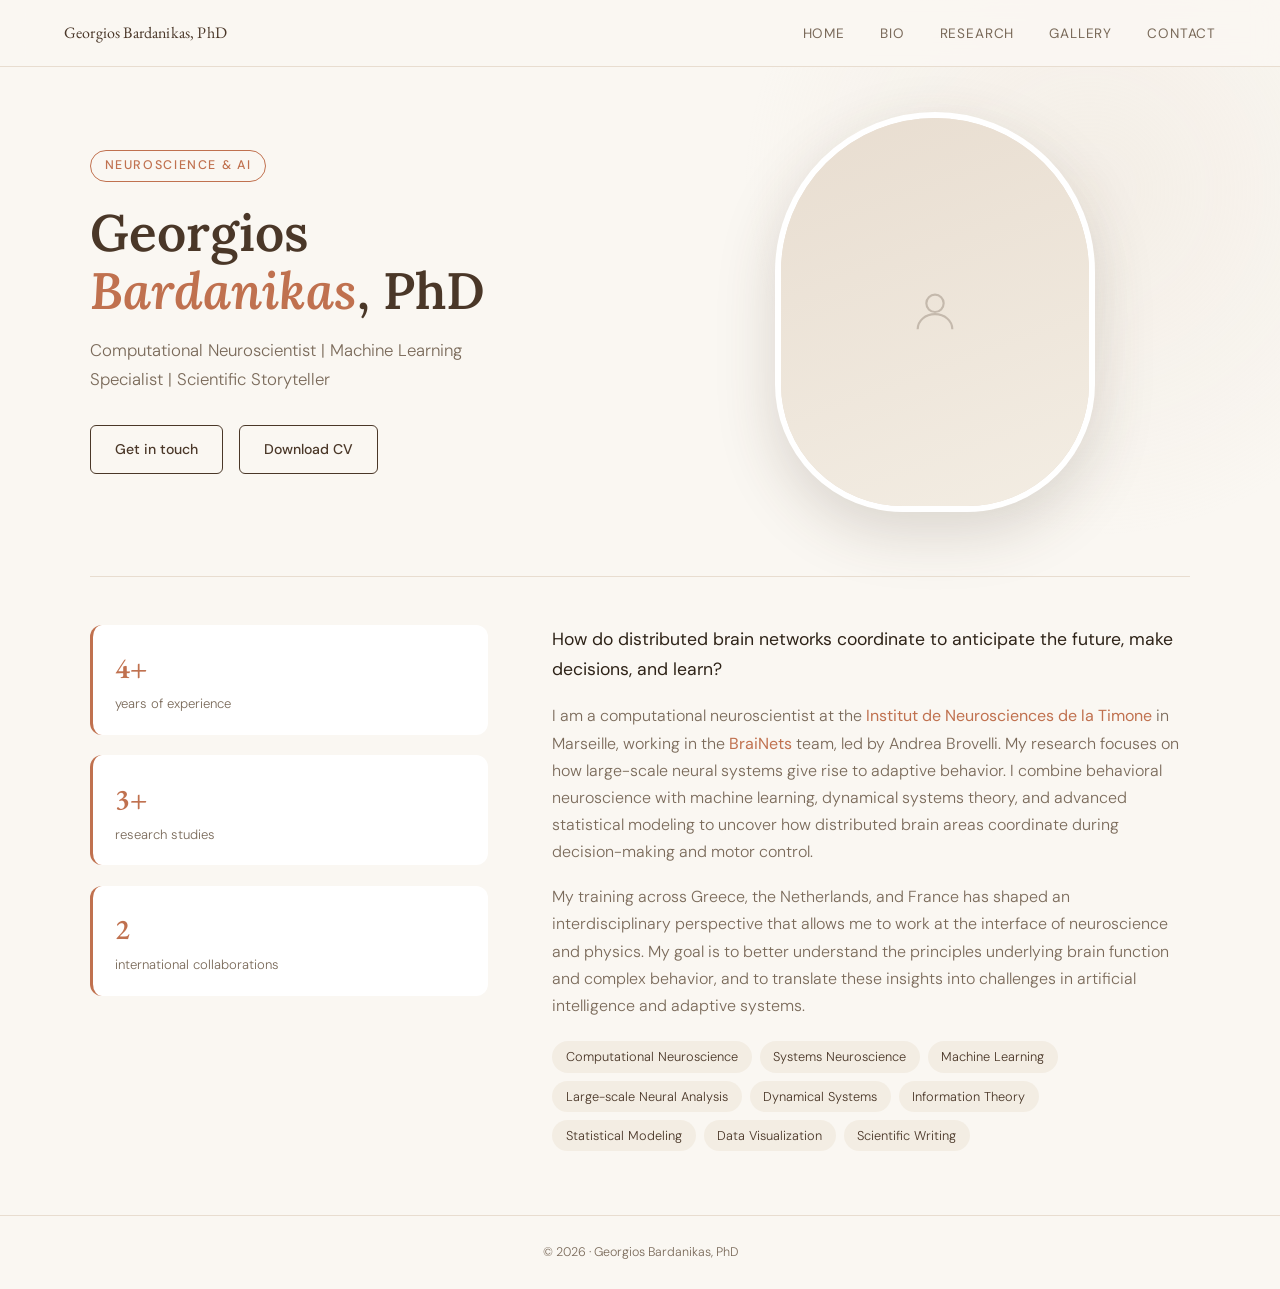
==== index.html @ 927ec119 "add CV" ====
<!DOCTYPE html>
<html lang="en">
  
<head>
  <meta charset="UTF-8"/>
  <meta name="viewport" content="width=device-width, initial-scale=1.0"/>
  <title>Georgios Bardanikas, PhD — Neuroscientist</title>
  <link href="https://fonts.googleapis.com/css2?family=Lora:ital,wght@0,400;0,600;1,400&family=DM+Sans:wght@300;400;500&display=swap" 
        rel="stylesheet"/>
  <link href="https://fonts.googleapis.com/css2?family=EB+Garamond:wght@400;500;600&display=swap" rel="stylesheet">
  <link href="style.css" rel="stylesheet">
</head>

<body>

<nav>
  <a class="nav-logo" href="index.html">Georgios Bardanikas, PhD</a>
  <ul class="nav-links">
    <li><a href="index.html">Home</a></li>
    <li><a href="bio.html">Bio</a></li>
    <li><a href="research.html">Research</a></li>
    <li><a href="gallery.html">Gallery</a></li>
    <li><a href="contact.html">Contact</a></li>
  </ul>
</nav>

<div id="page-home" class="page active">
  <div class="home-hero">
    <div class="home-text">
      <span class="eyebrow">Neuroscience & AI</span>
      <h1>Georgios<br><em>Bardanikas</em>, PhD</h1>
      <p class="home-tagline">
        Computational Neuroscientist | Machine Learning Specialist | Scientific Storyteller
      </p>
      <div class="home-btns">
        <a href="contact.html" class="btn btn-outline">Get in touch</a>
        <a href="G_Bardanikas_CV.pdf" class="btn btn-outline" download>Download CV</a>
      </div>
    </div>
    <div class="home-photo">
      <div class="photo-frame">
        <!-- TO ADD YOUR PHOTO: replace the div below with:
             <img src="photo.jpg" alt="Georgios Bardanikas"> -->
        <div class="photo-placeholder">
          <svg width="52" height="52" viewBox="0 0 24 24" fill="none" stroke="currentColor" stroke-width="1">
            <circle cx="12" cy="8" r="4"/><path d="M4 20c0-4 3.6-7 8-7s8 3 8 7"/>
          </svg>
        </div>
      </div>
    </div>
  </div>

  <div class="home-about">

    <div class="about-stats">
      <div class="stat-card">
        <div class="stat-num">4+</div>
        <div class="stat-label">years of experience</div>
      </div>
      <div class="stat-card">
        <div class="stat-num">3+</div>
        <div class="stat-label">research studies</div>
      </div>      
      <div class="stat-card">
        <div class="stat-num">2</div>
        <div class="stat-label">international collaborations</div>
      </div>
    </div>

    <div class="about-text">

      <p>
        How do distributed brain networks coordinate to anticipate the future, make decisions, and learn?
      </p>
      <p>
        I am a computational neuroscientist at the <a href="https://www.int.univ-amu.fr/en" target="_blank">
        Institut de Neurosciences de la Timone</a> in Marseille, working in the 
        <a href="https://www.int.univ-amu.fr/en/int-research/teams/brainets" target="_blank">BraiNets</a>
        team, led by Andrea Brovelli. My research focuses on how large-scale neural systems give rise to 
        adaptive behavior. I combine behavioral neuroscience with machine learning, dynamical systems theory, 
        and advanced statistical modeling to uncover how distributed brain areas coordinate 
        during decision-making and motor control.
      </p>
      <p>
        My training across Greece, the Netherlands, and France has shaped an interdisciplinary perspective 
        that allows me to work at the interface of neuroscience and physics.
        My goal is to better understand the principles underlying brain function and complex behavior, 
        and to translate these insights into challenges in artificial intelligence and adaptive systems.
      </p>

      <div class="skills-row">
        <span class="skill-tag">Computational Neuroscience</span>
        <span class="skill-tag">Systems Neuroscience</span>
        <span class="skill-tag">Machine Learning</span>
        <span class="skill-tag">Large-scale Neural Analysis</span>
        <span class="skill-tag">Dynamical Systems</span>
        <span class="skill-tag">Information Theory</span>
        <span class="skill-tag">Statistical Modeling</span>
        <span class="skill-tag">Data Visualization</span>
        <span class="skill-tag">Scientific Writing</span>
      </div>
    </div>

  </div>
</div>

<footer>© 2026 · Georgios Bardanikas, PhD </footer>

</body>
</html>
---- style.css ----
:root {
    --cream:       #faf7f2;
    --warm-bg:     #f3ede3;
    --sand:        #e8ddd0;
    --terracotta:  #c0714f;
    --rust:        #a85a3a;
    --bark:        #4a3728;
    --text:        #2e2318;
    --muted:       #7a6a5a;
    --accent:      #6b8f71;
    --white:       #ffffff;
}

*, *::before, *::after { box-sizing: border-box; margin: 0; padding: 0; }
html { scroll-behavior: smooth; }

body {
    background: var(--cream);
    color: var(--text);
    font-family: 'DM Sans', sans-serif;
    font-weight: 300;
    line-height: 1.7;
    min-height: 100vh;
}
strong {
  font-weight: 700;
}

/* ── NAV ── */
nav {
    position: fixed; top: 0; left: 0; right: 0; z-index: 100;
    display: flex; justify-content: space-between; align-items: center;
    padding: 1.2rem 4rem;
    background: rgba(250,247,242,0.92);
    backdrop-filter: blur(12px);
    border-bottom: 1px solid var(--sand);
}
.nav-logo {
    font-family: 'EB Garamond', serif;
    font-size: 1rem; color: var(--bark);
    text-decoration: none; letter-spacing: 0.01em;
    cursor: pointer;
}
.nav-links { display: flex; gap: 2.2rem; list-style: none; }
.nav-links a {
    text-decoration: none; color: var(--muted);
    font-size: 0.85rem; font-weight: 400;
    letter-spacing: 0.06em; text-transform: uppercase;
    transition: color 0.2s; cursor: pointer;
    background: none; border: none; padding: 0;
}
.nav-links a:hover  { color: var(--terracotta); }
.nav-links a.active { color: var(--bark); font-weight: 500; }

/* ── PAGE VIEWS ── */
.page { display: none; animation: fadeUp 0.5s ease both; }
.page.active { display: block; }

@keyframes fadeUp {
    from { opacity: 0; transform: translateY(18px); }
    to   { opacity: 1; transform: translateY(0); }
}

/* ══════════════════════════════
    HOME
══════════════════════════════ */
#page-home {
    min-height: 100vh;
    display: flex; flex-direction: column;
    justify-content: center;
    padding: 7rem 4rem 4rem;
    position: relative; overflow: hidden;
}
#page-home::before {
    content: '';
    position: fixed; top: -160px; right: -160px;
    width: 700px; height: 700px; border-radius: 50%;
    background: radial-gradient(circle, #e8ddd055 0%, transparent 70%);
    pointer-events: none; z-index: 0;
}

.home-hero {
    display: grid;
    grid-template-columns: 1fr 1fr;
    align-items: center;
    gap: 5rem;
    max-width: 1100px;
    margin: 0 auto;
    width: 100%;
    position: relative; z-index: 1;
}

.home-text h1 {
    font-family: 'Lora', serif;
    font-size: clamp(2.2rem, 4vw, 3.2rem);
    font-weight: 600; line-height: 1.15;
    color: var(--bark); margin-bottom: 0.3rem;
}
.home-text h1 em { font-style: italic; color: var(--terracotta); }
.eyebrow {
    display: inline-block;
    font-size: 0.78rem; font-weight: 500;
    letter-spacing: 0.13em; text-transform: uppercase;
    color: var(--terracotta);
    border: 1px solid var(--terracotta);
    padding: 0.28rem 0.85rem; border-radius: 20px;
    margin-bottom: 1.3rem;
}
.home-tagline {
    font-size: 1.05rem; color: var(--muted);
    margin: 1rem 0 2rem; max-width: 420px;
}
.home-btns { display: flex; gap: 1rem; flex-wrap: wrap; }

.home-photo {
    display: flex; justify-content: center;
    position: relative; z-index: 1;
}
.photo-frame {
    width: 320px; height: 400px;
    border-radius: 200px 200px 160px 160px;
    overflow: hidden;
    border: 6px solid var(--white);
    box-shadow: 0 20px 60px rgba(74,55,40,0.18);
    background: var(--sand);
}
.photo-frame img { width: 100%; height: 100%; object-fit: cover; }
.photo-placeholder {
    width: 100%; height: 100%;
    display: flex; flex-direction: column;
    align-items: center; justify-content: center;
    background: linear-gradient(160deg, var(--sand), var(--warm-bg));
    color: var(--muted); font-size: 0.82rem; text-align: center; gap: 0.5rem;
}
.photo-placeholder svg { opacity: 0.35; }

/* about block */
.home-about {
    max-width: 1100px; margin: 4rem auto 0;
    display: grid; grid-template-columns: 1fr 1.6fr; gap: 4rem;
    padding-top: 3rem; border-top: 1px solid var(--sand);
    position: relative; z-index: 1;
}
.about-stats { display: flex; flex-direction: column; gap: 1.3rem; }
.stat-card {
    background: var(--white);
    border-radius: 12px; padding: 1.2rem 1.4rem;
    border-left: 3px solid var(--terracotta);
}
.stat-num {
    font-family: 'EB Garamond', serif; font-size: 1.8rem;
    color: var(--terracotta); font-weight: 600;
}
.stat-label { font-size: 0.82rem; color: var(--muted); }
.about-text p { color: var(--muted); margin-bottom: 1.1rem; font-size: 1rem; }
.about-text p:first-child { color: var(--text); font-size: 1.1rem; font-weight: 400;}
.about-text a {
  color: var(--terracotta);
  text-decoration: none;
  font-weight: 400;
}
.about-text a:hover {
  text-decoration: underline;
}

/* ══════════════════════════════
    SHARED INNER PAGE
══════════════════════════════ */
.inner-page {
    max-width: 1100px; margin: 0 auto;
    padding: 8rem 4rem 5rem;
}
.page-header { margin-bottom: 3rem; }
.section-label {
    display: inline-block;
    font-size: 0.75rem; font-weight: 500;
    letter-spacing: 0.14em; text-transform: uppercase;
    color: var(--accent); margin-bottom: 0.6rem;
}
.page-title {
    font-family: 'EB Garamond', serif;
    font-size: clamp(1.9rem, 3vw, 2.6rem);
    font-weight: 600; color: var(--bark);
}

/* ══════════════════════════════
    SKILLS
══════════════════════════════ */
.skills-row { display: flex; flex-wrap: wrap; gap: 0.5rem; margin-top: 1.4rem; }
.skill-tag {
    background: var(--warm-bg); color: var(--bark);
    padding: 0.3rem 0.85rem; border-radius: 20px; font-size: 0.8rem;
}

/* ══════════════════════════════
    BUTTONS
══════════════════════════════ */
.btn {
    display: inline-block; text-decoration: none; cursor: pointer;
    padding: 0.72rem 1.5rem; border-radius: 6px;
    font-family: 'DM Sans', sans-serif;
    font-size: 0.88rem; font-weight: 500; transition: all 0.2s; border: none;
}
.btn-primary {
    background: var(--terracotta); color: white;
    box-shadow: 0 2px 12px rgba(192,113,79,0.28);
}
.btn-primary:hover { background: var(--rust); transform: translateY(-2px); }
.btn-outline { border: 1.5px solid var(--bark); color: var(--bark); background: transparent; }
.btn-outline:hover { background: var(--bark); color: white; transform: translateY(-2px); }

/* ══════════════════════════════
    RESEARCH PAGE
══════════════════════════════ */
.research-grid {
    display: grid; grid-template-columns: repeat(3,1fr); gap: 1.4rem;
    margin-bottom: 3.5rem;
}
.research-overview{
  max-width: 750px;
  margin: 1.5rem auto 2.5rem auto;
  font-size: 1.05rem;
  line-height: 1.7;
}
.research-card {
    background: var(--white);
    border-radius: 14px; padding: 1.8rem;
    border: 1px solid var(--sand);
    transition: all 0.25s; position: relative; overflow: hidden;
}
.research-card::before {
    content: ''; position: absolute; top: 0; left: 0; right: 0; height: 3px;
    background: var(--terracotta); transform: scaleX(0);
    transform-origin: left; transition: transform 0.3s;
}
.research-card:hover { transform: translateY(-4px); box-shadow: 0 14px 36px rgba(74,55,40,0.1); }
.research-card:hover::before { transform: scaleX(1); }
.card-icon { font-size: 1.8rem; margin-bottom: 0.9rem; }
.research-card h3 {
    font-family: 'EB Garamond', serif; font-size: 1.05rem;
    color: var(--bark); margin-bottom: 0.6rem;
}
.research-card p { font-size: 0.88rem; color: var(--muted); line-height: 1.65; }

.pubs-title {
    font-family: 'EB Garamond', serif; font-size: 1.4rem;
    color: var(--bark); margin-bottom: 1.4rem;
    padding-top: 2rem; border-top: 1px solid var(--sand);
}
.pub-item {
    padding: 1.6rem 0; border-bottom: 1px solid var(--sand);
    display: grid; grid-template-columns: 48px 1fr; gap: 1.2rem; align-items: start;
}
.pub-year { font-family: 'EB Garamond', serif; font-size: 1.1rem; color: var(--terracotta); font-weight: 600; }
.pub-title { font-family: 'EB Garamond', serif; font-size: 1.2rem; color: var(--bark); margin-bottom: 0.25rem; }
.pub-authors { font-size: 1.05rem; color: var(--muted); }
.pub-journal  { font-size: 1rem; color: var(--accent); font-style: italic; }
.pub-links { display: flex; gap: 0.7rem; margin-top: 0.4rem; }
.pub-link {
    font-size: 0.76rem; text-decoration: none;
    color: var(--terracotta); border: 1px solid var(--terracotta);
    padding: 0.18rem 0.55rem; border-radius: 4px; transition: all 0.18s;
}
.pub-link:hover { background: var(--terracotta); color: white; }
.scholar-btn { margin-top: 2rem; text-align: center; }

/* ══════════════════════════════
    Bio PAGE
══════════════════════════════ */
.bio-journey {
    max-width: 1300px;
    margin: 0 auto;
    padding: 8rem 2rem 5rem;
}

.bio-journey > h2 {
    font-family: 'EB Garamond', serif;
    font-size: clamp(1.8rem, 3vw, 2.4rem);
    font-weight: 600;
    color: var(--bark);
    margin-bottom: 2.5rem;
}

.journey-grid {
    display: grid;
    grid-template-columns: 180px 1fr 1fr;
    gap: 50px;
    align-items: start;
}

/* Column 1, Photos */
.journey-photos {
display: flex;
flex-direction: column;
padding-top: 4px;       /* fine-tune to align with first timeline entry */
}

.city-photo-item {
display: flex;
flex-direction: column;
align-items: center;
margin-bottom: 0;       /* controlled by spacers below */
}

.city-photo-spacer {
flex-shrink: 0;
}

.city-thumb {
width: 160px;
height: 110px;
object-fit: cover;
border-radius: 10px;
border: 1px solid var(--sand, #e8ddd0);
box-shadow: 0 4px 14px rgba(74,55,40,0.12);
display: block;
transition: transform 0.2s, box-shadow 0.2s;
}

.city-thumb:hover {
transform: scale(1.03);
box-shadow: 0 8px 22px rgba(74,55,40,0.18);
}

.city-photo-label {
font-size: 0.75rem;
color: var(--muted, #7a6a5a);
margin-top: 5px;
text-align: center;
font-style: italic;
}

/* Column 2, Timeline */
.journey-text {
    border-left: 4px solid var(--sand);
    padding-left: 28px;
}

.journey-item {
    position: relative;
    display: grid;
    grid-template-columns: 90px 1fr;
    gap: 16px;
    margin-bottom: 8px;
    align-items: start;
    cursor: default;
    transition: background 0.2s, padding 0.2s;
    border-radius: 8px;
    padding: 8px 10px 8px 0;
}

.journey-item::before {
    content: "";
    position: absolute;
    left: -35px;
    top: 14px;
    width: 10px;
    height: 10px;
    background: var(--terracotta, #c0714f);
    border: 2px solid var(--cream, #faf7f2);
    border-radius: 50%;
    box-shadow: 0 0 0 2px var(--terracotta, #c0714f);
    transition: transform 0.2s;
}

.journey-item.highlight,
.journey-item:hover {
    background: var(--warm-bg, #f3ede3);
    padding-left: 10px;
}
.journey-item.highlight::before,
.journey-item:hover::before {
    transform: scale(1.4);
}

.journey-year {
    font-weight: 600;
    color: var(--muted);
    font-size: 0.9rem;
    padding-top: 3px;
    white-space: nowrap;
}

.journey-content h3 {
    margin: 0;
    font-size: 1.1rem;
    color: var(--bark, #4a3728);
}

.journey-content p {
    margin: 2px 0;
    font-size: 0.9rem;
    color: var(--muted, #7a6a5a);
}

.journey-location {
    color: var(--accent, #6b8f71) !important;
    font-size: 0.9rem !important;
}

/* ── Subcategory entries (indented, smaller) ── */
.journey-sub {
    margin-left: 28px;           /* indent under the main entry */
    margin-bottom: 20px;
    padding-left: 16px;
    border-left: 3px dashed var(--sand, #e8ddd0);
}

.sub-item {
    position: relative;
    display: grid;
    grid-template-columns: 90px 1fr;
    gap: 12px;
    margin-bottom: 10px;
    align-items: start;
    padding: 6px 8px 6px 0;
    border-radius: 6px;
    cursor: default;
    transition: background 0.2s;
}

/* smaller hollow dot for sub-items */
.sub-item::before {
    content: "";
    position: absolute;
    left: -22px;
    top: 12px;
    width: 7px;
    height: 7px;
    background: var(--cream);
    border: 2px solid var(--accent);
    border-radius: 50%;
}

.sub-item.highlight,
.sub-item:hover { background: var(--warm-bg); padding-left: 8px; }

.sub-year {
    font-weight: 500;
    color: var(--muted);
    font-size: 0.9rem;
    padding-top: 2px;
    white-space: nowrap;
}

.sub-content h4 {
    margin: 0;
    font-size: 0.9rem;
    font-weight: 500;
    color: var(--bark);
}

.sub-content p {
    margin: 1px 0;
    font-size: 0.9rem;
    color: var(--muted);
}

.sub-tag {
    display: inline-block;
    font-size: 0.72rem;
    font-weight: 500;
    letter-spacing: 0.06em;
    text-transform: uppercase;
    background: var(--warm-bg);
    color: var(--accent);
    border: 1px solid var(--sand);
    padding: 0.1rem 0.5rem;
    border-radius: 10px;
    margin-top: 3px;
}

/* spacer between main entries */
.journey-gap { height: 18px; }

/* Column 3, Map */
.europe-map {
    position: relative;
    width: 100%;
    line-height: 0;
    margin-top: 150px;
}

.europe-map img.map-base {
    width: 100%;
    height: auto;
    display: block;
    border-radius: 12px;
    border: 1px solid var(--sand, #e8ddd0);
}

.map-overlay {
    position: absolute;
    top: 0; left: 0;
    width: 100%; height: 100%;
    pointer-events: none;
}

/* dots — hoverable */
.map-dot {
    transition: r 0.25s ease, filter 0.25s ease;
    pointer-events: all;
    cursor: pointer;
}
.map-dot.active {
    filter: drop-shadow(0 0 7px #c0714f);
}

/* label groups — hoverable */
.map-label-group {
    pointer-events: all;
    cursor: pointer;
}
.map-label-group text {
    font-size: 20px;
    font-weight: 600;
    fill: var(--bark, #4a3728);
    transition: fill 0.2s;
}
.map-label-group:hover text,
.map-label-group.active text {
    fill: var(--terracotta, #c0714f);
}

/* label hit-area rect (invisible, just for pointer events) */
.map-label-group rect {
    fill: transparent;
    pointer-events: all;
}

/* ══════════════════════════════
    GALLERY PAGE
══════════════════════════════ */
.gallery-intro { color: var(--muted); max-width: 560px; margin-bottom: 2.5rem; font-size: 0.95rem; }
.gallery-grid {
    display: grid;
    grid-template-columns: repeat(3, 1fr);
    gap: 1rem;
}
.gallery-item {
    border-radius: 12px; overflow: hidden;
    aspect-ratio: 4/3;
    background: var(--sand);
    position: relative;
    transition: transform 0.25s, box-shadow 0.25s;
    cursor: pointer;
}
.gallery-item:hover { transform: scale(1.02); box-shadow: 0 12px 32px rgba(74,55,40,0.15); }
.gallery-item img { width: 100%; height: 100%; object-fit: cover; display: block; }
.gallery-placeholder {
    width: 100%; height: 100%;
    display: flex; flex-direction: column;
    align-items: center; justify-content: center;
    color: var(--muted); font-size: 0.78rem; gap: 0.4rem;
    background: linear-gradient(135deg, var(--sand), var(--warm-bg));
}
.gallery-placeholder svg { opacity: 0.3; }
.gallery-caption {
    position: absolute; bottom: 0; left: 0; right: 0;
    background: linear-gradient(transparent, rgba(46,35,24,0.75));
    color: white; font-size: 0.78rem; padding: 0.8rem 0.8rem 0.6rem;
    opacity: 0; transition: opacity 0.2s;
}
.gallery-item:hover .gallery-caption { opacity: 1; }

/* lightbox */
.lightbox {
    display: none; position: fixed; inset: 0; z-index: 999;
    background: rgba(30,20,12,0.92); align-items: center; justify-content: center;
}
.lightbox.open { display: flex; }
.lightbox img { max-width: 90vw; max-height: 88vh; border-radius: 8px; object-fit: contain; }
.lightbox-close {
    position: absolute; top: 1.5rem; right: 2rem;
    color: white; font-size: 2rem; cursor: pointer; line-height: 1;
    background: none; border: none; opacity: 0.7; transition: opacity 0.2s;
}
.lightbox-close:hover { opacity: 1; }

/* ══════════════════════════════
    CONTACT PAGE
══════════════════════════════ */
.contact-body {
    display: grid; grid-template-columns: 1fr 1fr; gap: 4rem; align-items: start;
}
.contact-copy p { color: var(--muted); margin-bottom: 1rem; font-size: 1rem; }
.contact-copy p:first-child { color: var(--text); font-size: 1.05rem; }
.contact-links { display: flex; flex-direction: column; gap: 0.9rem; margin-top: 2rem; }
.contact-link {
    display: flex; align-items: center; gap: 0.7rem;
    text-decoration: none; color: var(--bark);
    border: 1px solid var(--sand); background: var(--white);
    padding: 0.85rem 1.2rem; border-radius: 10px;
    font-size: 0.9rem; transition: all 0.2s;
}
.contact-link:hover { border-color: var(--terracotta); color: var(--terracotta); background: var(--cream); transform: translateX(4px); }
.contact-form { display: flex; flex-direction: column; gap: 1rem; }
.contact-form label { font-size: 0.82rem; font-weight: 500; color: var(--bark); margin-bottom: 0.2rem; display: block; }
.contact-form input,
.contact-form textarea {
    width: 100%; padding: 0.75rem 1rem;
    border: 1.5px solid var(--sand); border-radius: 8px;
    background: var(--white); color: var(--text);
    font-family: 'DM Sans', sans-serif; font-size: 0.92rem;
    transition: border-color 0.2s; outline: none; resize: vertical;
}
.contact-form input:focus,
.contact-form textarea:focus { border-color: var(--terracotta); }
.contact-form textarea { min-height: 130px; }

/* ══════════════════════════════
    FOOTER
══════════════════════════════ */
footer {
    text-align: center; padding: 1.6rem;
    color: var(--muted); font-size: 0.78rem;
    border-top: 1px solid var(--sand);
}

/* ══════════════════════════════
    RESPONSIVE
══════════════════════════════ */
@media (max-width: 1050px) {
    .journey-grid { grid-template-columns: 1fr 1fr; }
    nav { padding: 1rem 1.5rem; }
    .nav-links { gap: 1.2rem; }
}
@media (max-width: 900px) {
    nav { padding: 1rem 1.5rem; }
    .nav-links { gap: 1.2rem; }
    .home-hero { grid-template-columns: 1fr; text-align: center; gap: 2.5rem; }
    .home-tagline { margin-left: auto; margin-right: auto; }
    .home-btns { justify-content: center; }
    .home-photo { order: -1; }
    .photo-frame { width: 200px; height: 250px; }
    .home-about { grid-template-columns: 1fr; gap: 2rem; }
    #page-home { padding: 6rem 1.5rem 3rem; }
    .inner-page { padding: 6rem 1.5rem 4rem; }
    .research-grid { grid-template-columns: 1fr; }
    .cv-layout { grid-template-columns: 1fr; }
    .contact-body { grid-template-columns: 1fr; }
    .gallery-grid { grid-template-columns: repeat(2,1fr); }
}
@media (max-width: 700px) {
.journey-grid { grid-template-columns: 1fr; }
}
@media (max-width: 500px) {
    .gallery-grid { grid-template-columns: 1fr; }
    .nav-links { gap: 0.9rem; }
    .nav-links a { font-size: 0.75rem; }
}
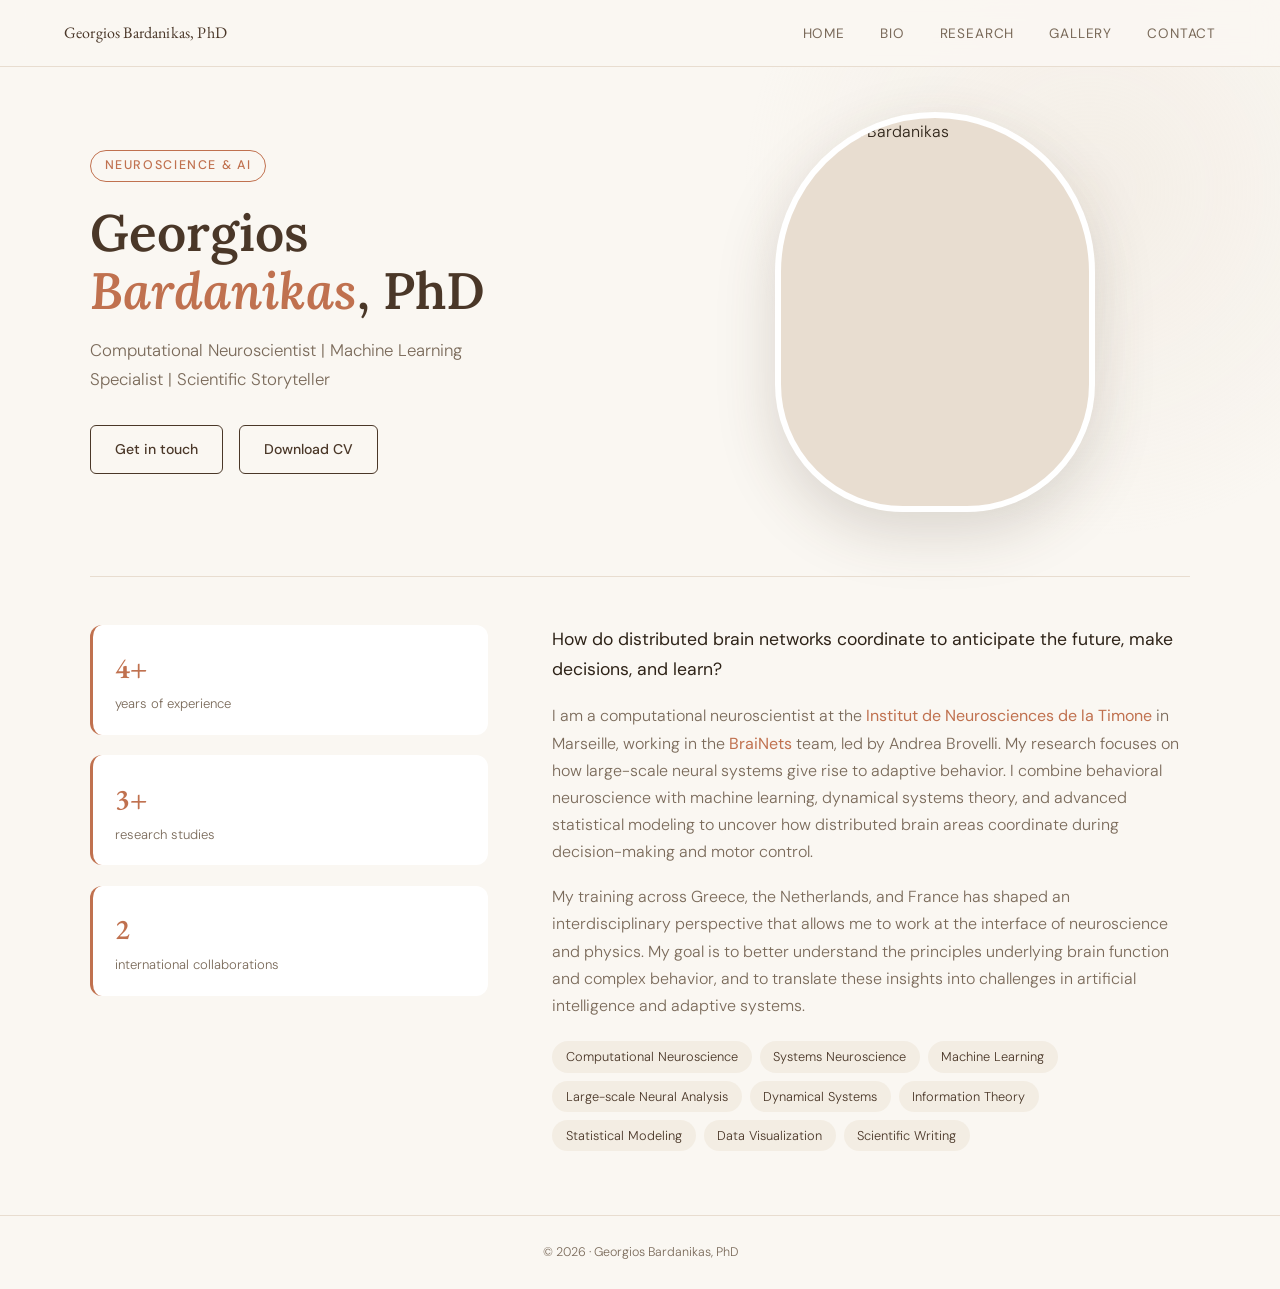
==== commit c061d9b2: "add photo" ====
--- a/index.html
+++ b/index.html
@@ -34,18 +34,18 @@
       </p>
       <div class="home-btns">
         <a href="contact.html" class="btn btn-outline">Get in touch</a>
-        <a href="G_Bardanikas_CV.pdf" class="btn btn-outline" download>Download CV</a>
+        <a href="files/G_Bardanikas_CV.pdf" class="btn btn-outline" download>Download CV</a>
       </div>
     </div>
     <div class="home-photo">
       <div class="photo-frame">
-        <!-- TO ADD YOUR PHOTO: replace the div below with:
-             <img src="photo.jpg" alt="Georgios Bardanikas"> -->
+        <img src="images/main_photo.heic" alt="Georgios Bardanikas">
+        <!--   
         <div class="photo-placeholder">
           <svg width="52" height="52" viewBox="0 0 24 24" fill="none" stroke="currentColor" stroke-width="1">
             <circle cx="12" cy="8" r="4"/><path d="M4 20c0-4 3.6-7 8-7s8 3 8 7"/>
           </svg>
-        </div>
+        </div>-->
       </div>
     </div>
   </div>
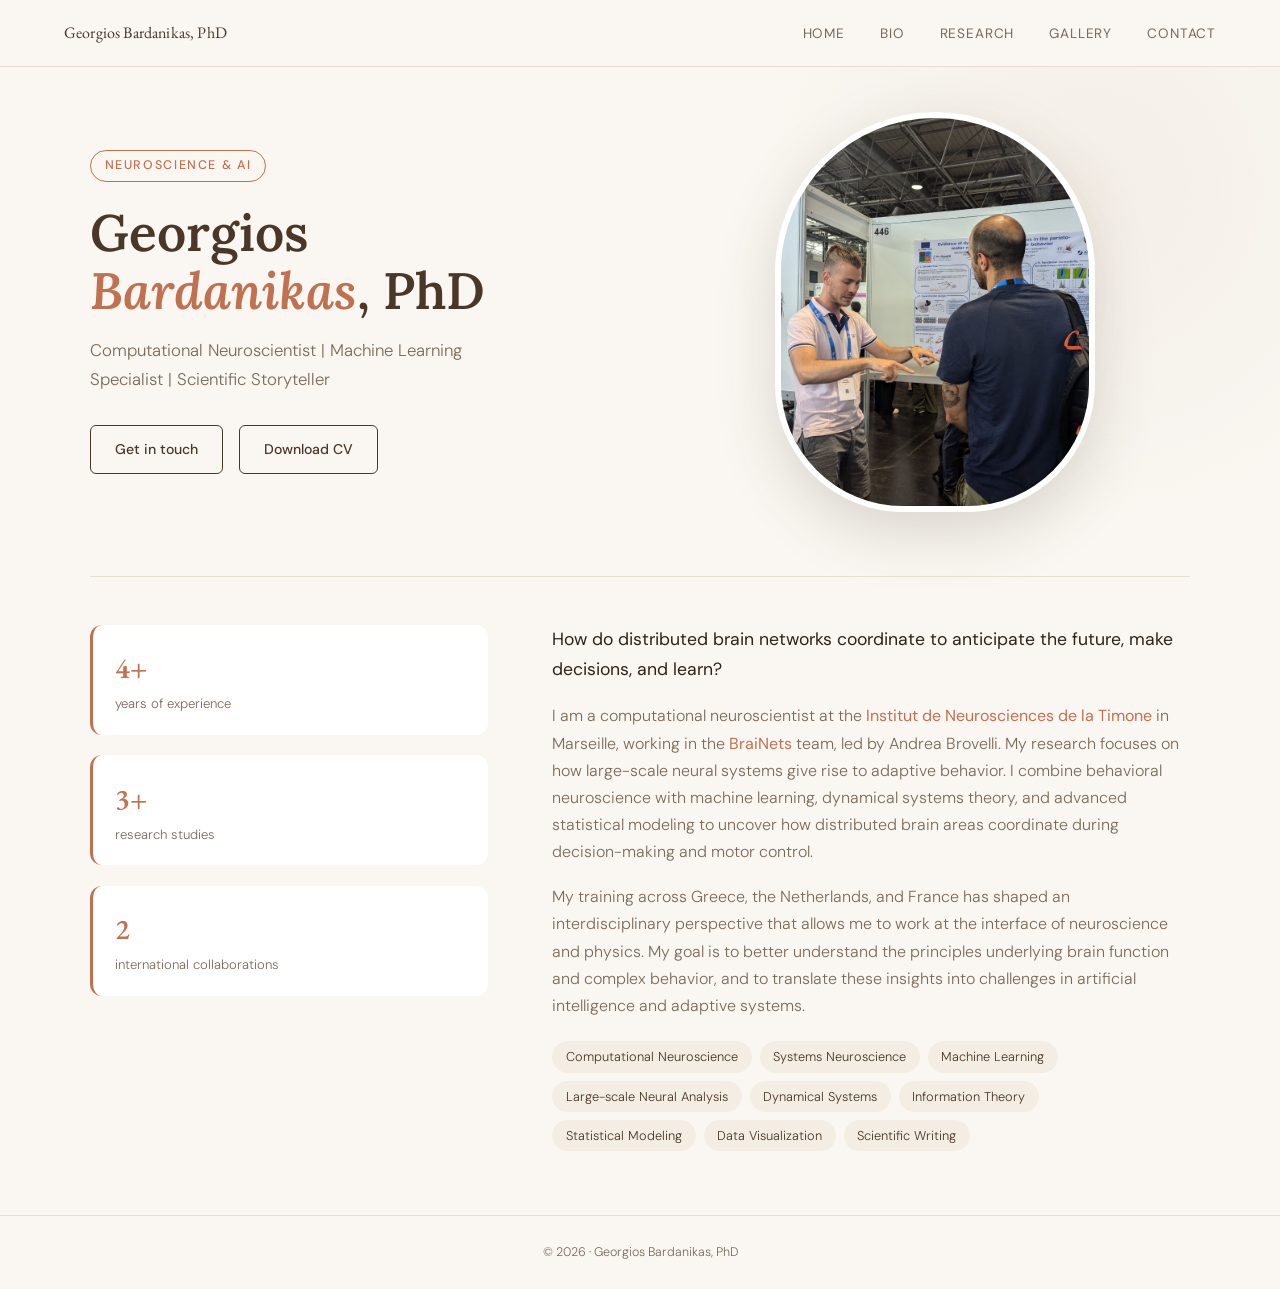
==== commit 51102cdf: "add photo" ====
--- a/index.html
+++ b/index.html
@@ -39,7 +39,7 @@
     </div>
     <div class="home-photo">
       <div class="photo-frame">
-        <img src="images/main_photo.heic" alt="Georgios Bardanikas">
+        <img src="images/Poster_FENS.JPG" alt="Georgios Bardanikas">
         <!--   
         <div class="photo-placeholder">
           <svg width="52" height="52" viewBox="0 0 24 24" fill="none" stroke="currentColor" stroke-width="1">
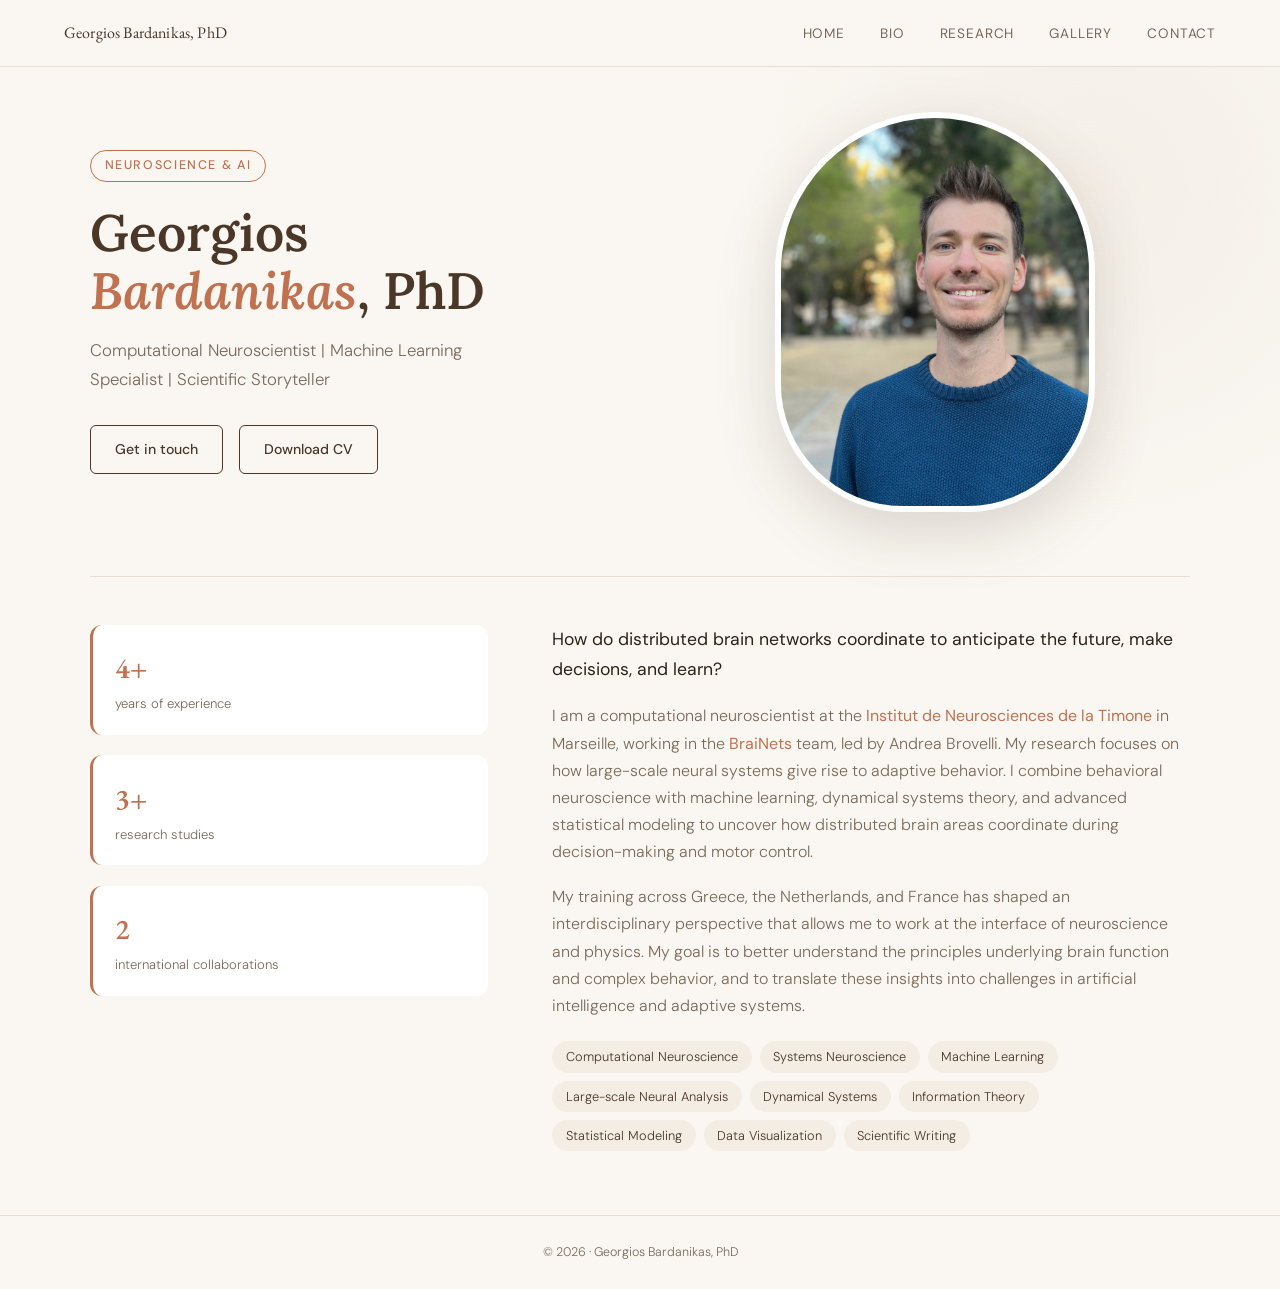
==== commit c750eaef: "add photo" ====
--- a/index.html
+++ b/index.html
@@ -39,13 +39,7 @@
     </div>
     <div class="home-photo">
       <div class="photo-frame">
-        <img src="images/Poster_FENS.JPG" alt="Georgios Bardanikas">
-        <!--   
-        <div class="photo-placeholder">
-          <svg width="52" height="52" viewBox="0 0 24 24" fill="none" stroke="currentColor" stroke-width="1">
-            <circle cx="12" cy="8" r="4"/><path d="M4 20c0-4 3.6-7 8-7s8 3 8 7"/>
-          </svg>
-        </div>-->
+        <img src="images/main_photo.jpg" alt="Georgios Bardanikas">
       </div>
     </div>
   </div>
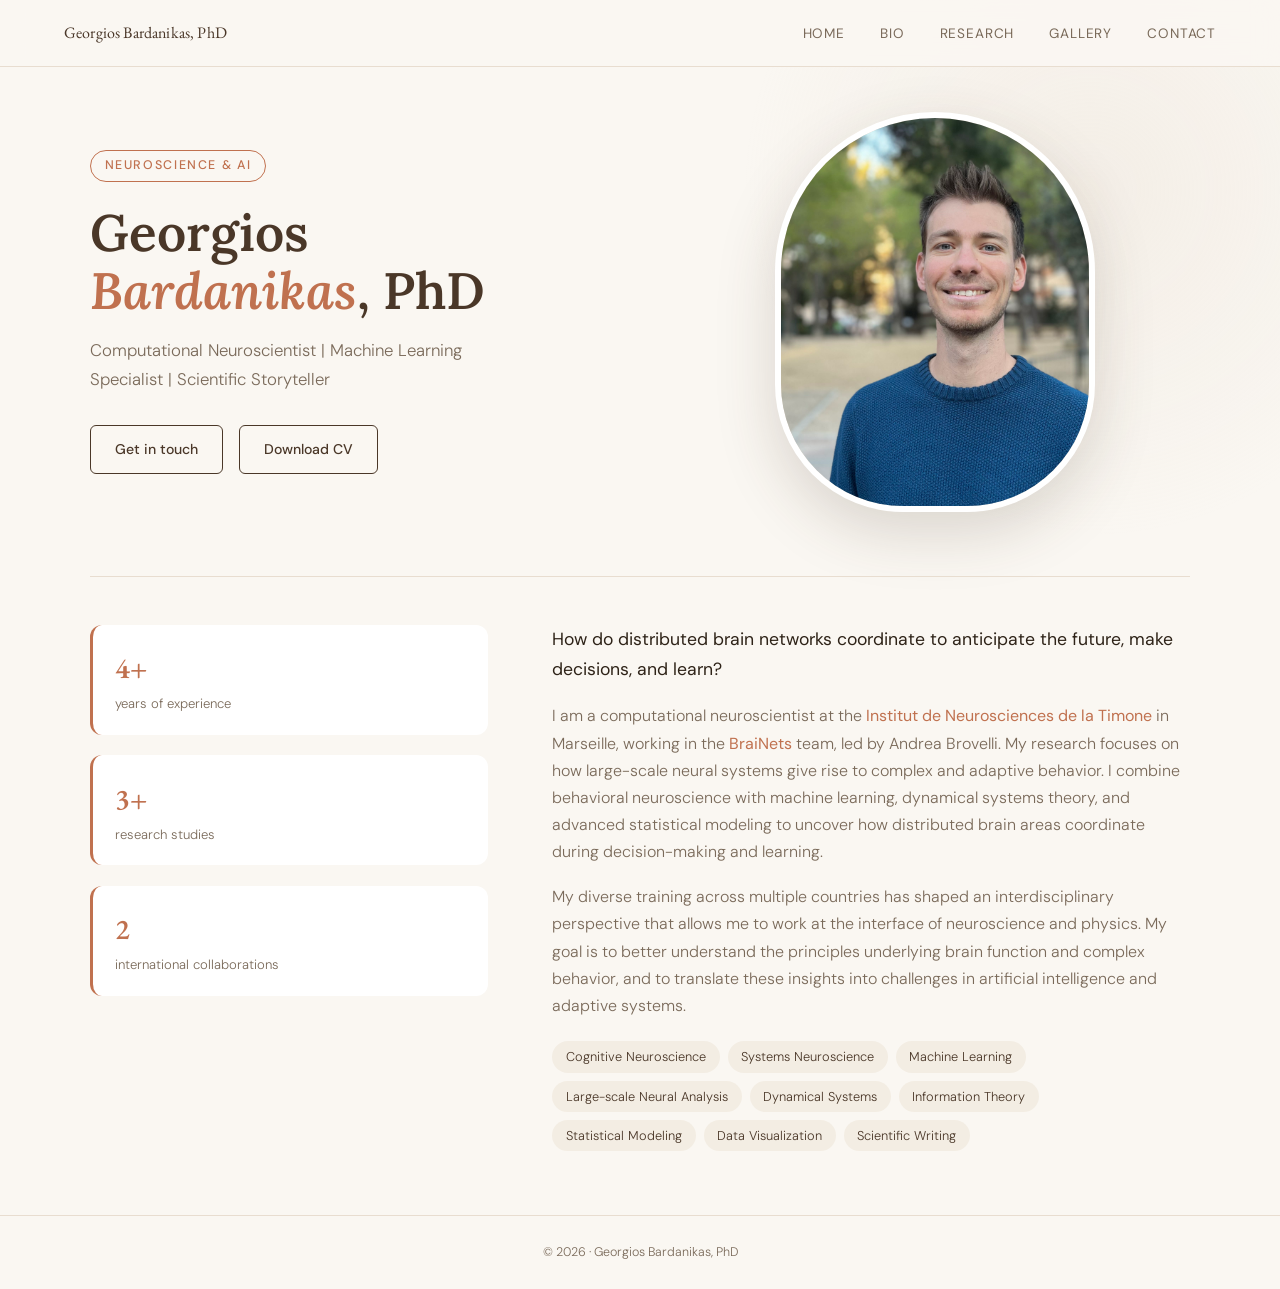
==== commit 05d5068c: "add photo" ====
--- a/index.html
+++ b/index.html
@@ -70,20 +70,20 @@
         I am a computational neuroscientist at the <a href="https://www.int.univ-amu.fr/en" target="_blank">
         Institut de Neurosciences de la Timone</a> in Marseille, working in the 
         <a href="https://www.int.univ-amu.fr/en/int-research/teams/brainets" target="_blank">BraiNets</a>
-        team, led by Andrea Brovelli. My research focuses on how large-scale neural systems give rise to 
-        adaptive behavior. I combine behavioral neuroscience with machine learning, dynamical systems theory, 
+        team, led by Andrea Brovelli. My research focuses on how large-scale neural systems give rise to complex
+        and adaptive behavior. I combine behavioral neuroscience with machine learning, dynamical systems theory, 
         and advanced statistical modeling to uncover how distributed brain areas coordinate 
-        during decision-making and motor control.
+        during decision-making and learning.
       </p>
       <p>
-        My training across Greece, the Netherlands, and France has shaped an interdisciplinary perspective 
+        My diverse training across multiple countries has shaped an interdisciplinary perspective 
         that allows me to work at the interface of neuroscience and physics.
         My goal is to better understand the principles underlying brain function and complex behavior, 
         and to translate these insights into challenges in artificial intelligence and adaptive systems.
       </p>
 
       <div class="skills-row">
-        <span class="skill-tag">Computational Neuroscience</span>
+        <span class="skill-tag">Cognitive Neuroscience</span>
         <span class="skill-tag">Systems Neuroscience</span>
         <span class="skill-tag">Machine Learning</span>
         <span class="skill-tag">Large-scale Neural Analysis</span>
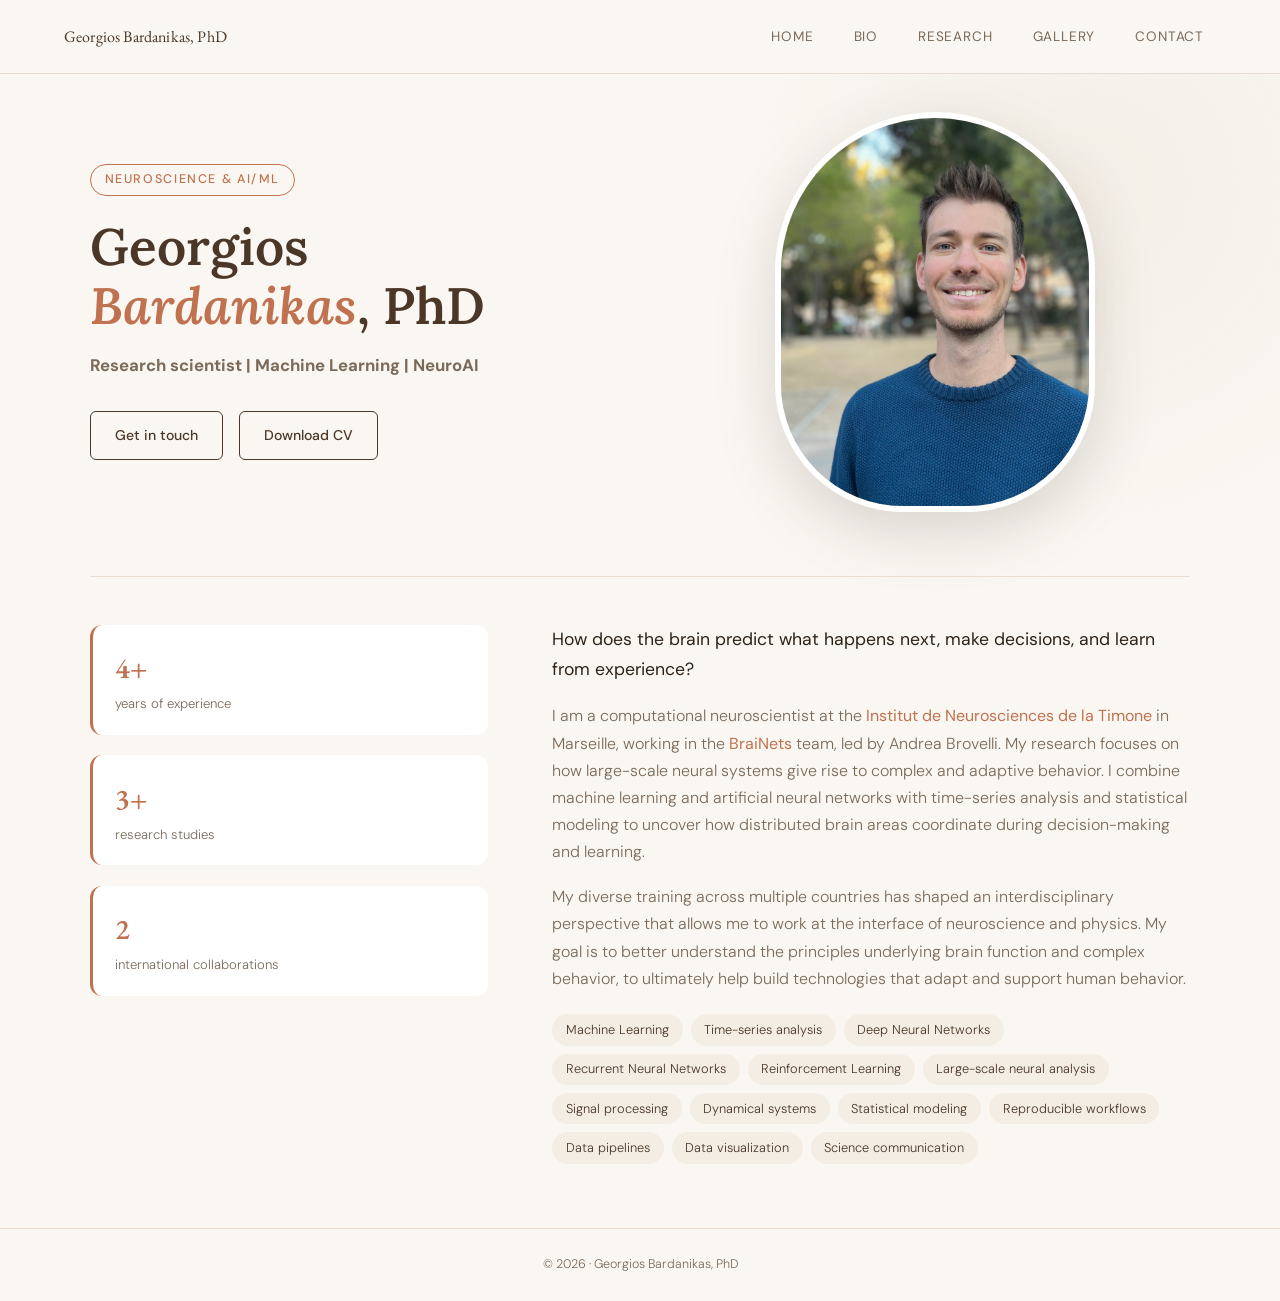
==== commit 9912f268: "update skill tags" ====
--- a/index.html
+++ b/index.html
@@ -1,6 +1,6 @@
 <!DOCTYPE html>
 <html lang="en">
-  
+
 <head>
   <meta charset="UTF-8"/>
   <meta name="viewport" content="width=device-width, initial-scale=1.0"/>
@@ -27,10 +27,10 @@
 <div id="page-home" class="page active">
   <div class="home-hero">
     <div class="home-text">
-      <span class="eyebrow">Neuroscience & AI</span>
+      <span class="eyebrow">Neuroscience & AI/ML</span>
       <h1>Georgios<br><em>Bardanikas</em>, PhD</h1>
       <p class="home-tagline">
-        Computational Neuroscientist | Machine Learning Specialist | Scientific Storyteller
+        <strong>Research scientist | Machine Learning | NeuroAI</strong>
       </p>
       <div class="home-btns">
         <a href="contact.html" class="btn btn-outline">Get in touch</a>
@@ -64,34 +64,37 @@
     <div class="about-text">
 
       <p>
-        How do distributed brain networks coordinate to anticipate the future, make decisions, and learn?
+        How does the brain predict what happens next, make decisions, and learn from experience?
       </p>
       <p>
         I am a computational neuroscientist at the <a href="https://www.int.univ-amu.fr/en" target="_blank">
         Institut de Neurosciences de la Timone</a> in Marseille, working in the 
         <a href="https://www.int.univ-amu.fr/en/int-research/teams/brainets" target="_blank">BraiNets</a>
         team, led by Andrea Brovelli. My research focuses on how large-scale neural systems give rise to complex
-        and adaptive behavior. I combine behavioral neuroscience with machine learning, dynamical systems theory, 
-        and advanced statistical modeling to uncover how distributed brain areas coordinate 
-        during decision-making and learning.
+        and adaptive behavior. I combine machine learning and artificial neural networks with time-series analysis
+        and statistical modeling to uncover how distributed brain areas coordinate during decision-making and learning.
       </p>
       <p>
         My diverse training across multiple countries has shaped an interdisciplinary perspective 
         that allows me to work at the interface of neuroscience and physics.
         My goal is to better understand the principles underlying brain function and complex behavior, 
-        and to translate these insights into challenges in artificial intelligence and adaptive systems.
+        to ultimately help build technologies that adapt and support human behavior.
       </p>
 
       <div class="skills-row">
-        <span class="skill-tag">Cognitive Neuroscience</span>
-        <span class="skill-tag">Systems Neuroscience</span>
         <span class="skill-tag">Machine Learning</span>
-        <span class="skill-tag">Large-scale Neural Analysis</span>
-        <span class="skill-tag">Dynamical Systems</span>
-        <span class="skill-tag">Information Theory</span>
-        <span class="skill-tag">Statistical Modeling</span>
-        <span class="skill-tag">Data Visualization</span>
-        <span class="skill-tag">Scientific Writing</span>
+        <span class="skill-tag">Time-series analysis</span>
+        <span class="skill-tag">Deep Neural Networks</span>
+        <span class="skill-tag">Recurrent Neural Networks</span>
+        <span class="skill-tag">Reinforcement Learning</span>
+        <span class="skill-tag">Large-scale neural analysis</span>
+        <span class="skill-tag">Signal processing</span>
+        <span class="skill-tag">Dynamical systems</span>
+        <span class="skill-tag">Statistical modeling</span>
+        <span class="skill-tag">Reproducible workflows</span>
+        <span class="skill-tag">Data pipelines</span>
+        <span class="skill-tag">Data visualization</span>
+        <span class="skill-tag">Science communication</span>
       </div>
     </div>
 
--- a/style.css
+++ b/style.css
@@ -22,9 +22,7 @@
     line-height: 1.7;
     min-height: 100vh;
 }
-strong {
-  font-weight: 700;
-}
+strong {font-weight: 700;}
 
 /* ── NAV ── */
 nav {
@@ -41,16 +39,36 @@
     text-decoration: none; letter-spacing: 0.01em;
     cursor: pointer;
 }
-.nav-links { display: flex; gap: 2.2rem; list-style: none; }
+.nav-links { 
+  display: flex; 
+  gap: 1rem; 
+  list-style: none; 
+}
 .nav-links a {
-    text-decoration: none; color: var(--muted);
-    font-size: 0.85rem; font-weight: 400;
-    letter-spacing: 0.06em; text-transform: uppercase;
-    transition: color 0.2s; cursor: pointer;
-    background: none; border: none; padding: 0;
-}
-.nav-links a:hover  { color: var(--terracotta); }
-.nav-links a.active { color: var(--bark); font-weight: 500; }
+  display: inline-block;               /* IMPORTANT */
+  text-decoration: none; 
+  color: var(--muted);
+
+  font-size: 0.85rem; 
+  font-weight: 400;
+  letter-spacing: 0.06em; 
+  text-transform: uppercase;
+
+  padding: 6px 12px;                  /* creates the rectangle */
+  border-radius: 6px;                 /* soft modern corners */
+
+  background: transparent;            /* default state */
+  transition: all 0.2s ease;
+}
+.nav-links a:hover { 
+  color: var(--terracotta);
+  background: rgba(0, 0, 0, 0.05);   /* soft grey */
+}
+.nav-links a.active { 
+  color: white;
+  background: var(--bark);           /* your main accent */
+  font-weight: 500;
+}
 
 /* ── PAGE VIEWS ── */
 .page { display: none; animation: fadeUp 0.5s ease both; }
@@ -78,7 +96,6 @@
     background: radial-gradient(circle, #e8ddd055 0%, transparent 70%);
     pointer-events: none; z-index: 0;
 }
-
 .home-hero {
     display: grid;
     grid-template-columns: 1fr 1fr;
@@ -89,7 +106,6 @@
     width: 100%;
     position: relative; z-index: 1;
 }
-
 .home-text h1 {
     font-family: 'Lora', serif;
     font-size: clamp(2.2rem, 4vw, 3.2rem);
@@ -125,14 +141,6 @@
     background: var(--sand);
 }
 .photo-frame img { width: 100%; height: 100%; object-fit: cover; }
-.photo-placeholder {
-    width: 100%; height: 100%;
-    display: flex; flex-direction: column;
-    align-items: center; justify-content: center;
-    background: linear-gradient(160deg, var(--sand), var(--warm-bg));
-    color: var(--muted); font-size: 0.82rem; text-align: center; gap: 0.5rem;
-}
-.photo-placeholder svg { opacity: 0.35; }
 
 /* about block */
 .home-about {
@@ -159,9 +167,7 @@
   text-decoration: none;
   font-weight: 400;
 }
-.about-text a:hover {
-  text-decoration: underline;
-}
+.about-text a:hover {text-decoration: underline}
 
 /* ══════════════════════════════
     SHARED INNER PAGE
@@ -186,7 +192,10 @@
 /* ══════════════════════════════
     SKILLS
 ══════════════════════════════ */
-.skills-row { display: flex; flex-wrap: wrap; gap: 0.5rem; margin-top: 1.4rem; }
+.skills-row { 
+    display: flex; flex-wrap: wrap; 
+    gap: 0.5rem; margin-top: 1.4rem;
+}
 .skill-tag {
     background: var(--warm-bg); color: var(--bark);
     padding: 0.3rem 0.85rem; border-radius: 20px; font-size: 0.8rem;
@@ -199,51 +208,137 @@
     display: inline-block; text-decoration: none; cursor: pointer;
     padding: 0.72rem 1.5rem; border-radius: 6px;
     font-family: 'DM Sans', sans-serif;
-    font-size: 0.88rem; font-weight: 500; transition: all 0.2s; border: none;
-}
+    font-size: 0.88rem; font-weight: 500; transition: all 0.2s; border: none;}
 .btn-primary {
     background: var(--terracotta); color: white;
-    box-shadow: 0 2px 12px rgba(192,113,79,0.28);
-}
-.btn-primary:hover { background: var(--rust); transform: translateY(-2px); }
-.btn-outline { border: 1.5px solid var(--bark); color: var(--bark); background: transparent; }
-.btn-outline:hover { background: var(--bark); color: white; transform: translateY(-2px); }
+    box-shadow: 0 2px 12px rgba(192,113,79,0.28);}
+.btn-primary:hover { 
+    background: var(--rust); 
+    transform: translateY(-2px); }
+.btn-outline { 
+    border: 1.5px solid var(--bark); 
+    color: var(--bark); 
+    background: transparent; }
+.btn-outline:hover { 
+    background: var(--bark); 
+    color:white; 
+    transform: translateY(-2px); }
 
 /* ══════════════════════════════
     RESEARCH PAGE
 ══════════════════════════════ */
-.research-grid {
-    display: grid; grid-template-columns: repeat(3,1fr); gap: 1.4rem;
-    margin-bottom: 3.5rem;
-}
 .research-overview{
   max-width: 750px;
   margin: 1.5rem auto 2.5rem auto;
   font-size: 1.05rem;
   line-height: 1.7;
 }
-.research-card {
-    background: var(--white);
-    border-radius: 14px; padding: 1.8rem;
-    border: 1px solid var(--sand);
-    transition: all 0.25s; position: relative; overflow: hidden;
-}
-.research-card::before {
-    content: ''; position: absolute; top: 0; left: 0; right: 0; height: 3px;
-    background: var(--terracotta); transform: scaleX(0);
-    transform-origin: left; transition: transform 0.3s;
-}
-.research-card:hover { transform: translateY(-4px); box-shadow: 0 14px 36px rgba(74,55,40,0.1); }
-.research-card:hover::before { transform: scaleX(1); }
-.card-icon { font-size: 1.8rem; margin-bottom: 0.9rem; }
-.research-card h3 {
-    font-family: 'EB Garamond', serif; font-size: 1.05rem;
-    color: var(--bark); margin-bottom: 0.6rem;
-}
-.research-card p { font-size: 0.88rem; color: var(--muted); line-height: 1.65; }
+.wide-card {
+  display: grid;
+  grid-template-columns: 1.2fr 1fr;   /* text | photo */
+  gap: 2.5rem;
+  align-items: center;
+  background: var(--white);
+  border: 1px solid var(--sand);
+  border-radius: 16px;
+  padding: 2rem 2.2rem;
+  margin-bottom: 1.6rem;
+  transition: box-shadow 0.25s, transform 0.25s;
+}
+.wide-card:hover {
+  transform: translateY(-3px);
+  box-shadow: 0 14px 36px rgba(74,55,40,0.1);
+}
+.wide-card-skills {
+  grid-column: 1 / -1;     /* spans both columns */
+  margin-top: 0;
+  padding-top: 1.2rem;
+  border-top: 1px solid var(--sand);
+}
+/* flips the photo to the left on the second card */
+.wide-card.reverse { grid-template-columns: 1fr 1.2fr; }
+.wide-card.reverse .wide-card-photo { order: -1; }
+
+.card-eyebrow {
+  display: inline-block;
+  font-size: 0.72rem;
+  font-weight: 500;
+  letter-spacing: 0.12em;
+  text-transform: uppercase;
+  color: var(--accent);
+  margin-bottom: 0.5rem;
+}
+
+.wide-card h3 {
+  font-family: 'Lora', serif;
+  font-size: 1.3rem;
+  color: var(--bark);
+  margin-bottom: 0.8rem;
+}
+
+.wide-card p {
+  font-size: 0.95rem;
+  color: var(--muted);
+  line-height: 1.7;
+  margin-bottom: 1rem;
+}
+
+.task-list {
+  list-style: none;
+  margin-bottom: 1.5rem;
+}
+.task-list li {
+  position: relative;
+  padding-left: 1.2rem;
+  margin-bottom: 0.5rem;
+  font-size: 0.92rem;
+  color: var(--muted);
+}
+.task-list li::before {
+  content: "";
+  position: absolute;
+  left: 0;
+  top: 0.6em;
+  width: 6px;
+  height: 6px;
+  border-radius: 50%;
+  background: var(--terracotta);
+}
+.task-list strong { color: var(--bark); font-weight: 500; }
+
+/* photo */
+.wide-card-photo img {
+  width: 100%;
+  height: auto;              /* natural proportions */
+  aspect-ratio: auto;        /* cancels the forced 4:3 */
+  object-fit: contain;       /* never crops */
+  border-radius: 12px;
+  border: 1px solid var(--sand);
+  display: block;
+  cursor: zoom-in;
+  transition: transform 0.2s, box-shadow 0.2s;
+}
+.wide-card-photo img:hover {
+  transform: scale(1.02);
+  box-shadow: 0 8px 22px rgba(74,55,40,0.15);
+}
+.card-photo-placeholder {
+  width: 100%;
+  aspect-ratio: 4/3;
+  object-fit: cover;
+  border-radius: 12px;
+  border: 1px solid var(--sand);
+  display: block;
+  display: flex;
+  align-items: center;
+  justify-content: center;
+  background: linear-gradient(135deg, var(--sand), var(--warm-bg));
+  color: var(--muted);
+  font-size: 0.8rem;
+}
 
 .pubs-title {
-    font-family: 'EB Garamond', serif; font-size: 1.4rem;
+    font-family: 'EB Garamond', serif; font-size: 1.6rem;
     color: var(--bark); margin-bottom: 1.4rem;
     padding-top: 2rem; border-top: 1px solid var(--sand);
 }
@@ -272,7 +367,6 @@
     margin: 0 auto;
     padding: 8rem 2rem 5rem;
 }
-
 .bio-journey > h2 {
     font-family: 'EB Garamond', serif;
     font-size: clamp(1.8rem, 3vw, 2.4rem);
@@ -280,7 +374,6 @@
     color: var(--bark);
     margin-bottom: 2.5rem;
 }
-
 .journey-grid {
     display: grid;
     grid-template-columns: 180px 1fr 1fr;
@@ -294,18 +387,15 @@
 flex-direction: column;
 padding-top: 4px;       /* fine-tune to align with first timeline entry */
 }
-
 .city-photo-item {
 display: flex;
 flex-direction: column;
 align-items: center;
 margin-bottom: 0;       /* controlled by spacers below */
 }
-
 .city-photo-spacer {
 flex-shrink: 0;
 }
-
 .city-thumb {
 width: 160px;
 height: 110px;
@@ -316,14 +406,12 @@
 display: block;
 transition: transform 0.2s, box-shadow 0.2s;
 }
-
 .city-thumb:hover {
 transform: scale(1.03);
 box-shadow: 0 8px 22px rgba(74,55,40,0.18);
 }
-
 .city-photo-label {
-font-size: 0.75rem;
+font-size: 0.9rem;
 color: var(--muted, #7a6a5a);
 margin-top: 5px;
 text-align: center;
@@ -335,7 +423,6 @@
     border-left: 4px solid var(--sand);
     padding-left: 28px;
 }
-
 .journey-item {
     position: relative;
     display: grid;
@@ -348,12 +435,11 @@
     border-radius: 8px;
     padding: 8px 10px 8px 0;
 }
-
 .journey-item::before {
     content: "";
     position: absolute;
     left: -35px;
-    top: 14px;
+    top: 0.9em;
     width: 10px;
     height: 10px;
     background: var(--terracotta, #c0714f);
@@ -362,7 +448,6 @@
     box-shadow: 0 0 0 2px var(--terracotta, #c0714f);
     transition: transform 0.2s;
 }
-
 .journey-item.highlight,
 .journey-item:hover {
     background: var(--warm-bg, #f3ede3);
@@ -372,27 +457,24 @@
 .journey-item:hover::before {
     transform: scale(1.4);
 }
-
 .journey-year {
     font-weight: 600;
     color: var(--muted);
-    font-size: 0.9rem;
+    font-size: 1rem;
     padding-top: 3px;
     white-space: nowrap;
-}
-
+    line-height: 1.2;
+}
 .journey-content h3 {
     margin: 0;
     font-size: 1.1rem;
     color: var(--bark, #4a3728);
 }
-
 .journey-content p {
     margin: 2px 0;
     font-size: 0.9rem;
     color: var(--muted, #7a6a5a);
 }
-
 .journey-location {
     color: var(--accent, #6b8f71) !important;
     font-size: 0.9rem !important;
@@ -405,7 +487,6 @@
     padding-left: 16px;
     border-left: 3px dashed var(--sand, #e8ddd0);
 }
-
 .sub-item {
     position: relative;
     display: grid;
@@ -424,17 +505,15 @@
     content: "";
     position: absolute;
     left: -22px;
-    top: 12px;
+    top: 1em;
     width: 7px;
     height: 7px;
     background: var(--cream);
     border: 2px solid var(--accent);
     border-radius: 50%;
 }
-
 .sub-item.highlight,
 .sub-item:hover { background: var(--warm-bg); padding-left: 8px; }
-
 .sub-year {
     font-weight: 500;
     color: var(--muted);
@@ -442,20 +521,17 @@
     padding-top: 2px;
     white-space: nowrap;
 }
-
 .sub-content h4 {
     margin: 0;
     font-size: 0.9rem;
     font-weight: 500;
     color: var(--bark);
 }
-
 .sub-content p {
     margin: 1px 0;
     font-size: 0.9rem;
     color: var(--muted);
 }
-
 .sub-tag {
     display: inline-block;
     font-size: 0.72rem;
@@ -480,7 +556,6 @@
     line-height: 0;
     margin-top: 150px;
 }
-
 .europe-map img.map-base {
     width: 100%;
     height: auto;
@@ -488,7 +563,6 @@
     border-radius: 12px;
     border: 1px solid var(--sand, #e8ddd0);
 }
-
 .map-overlay {
     position: absolute;
     top: 0; left: 0;
@@ -531,11 +605,11 @@
 /* ══════════════════════════════
     GALLERY PAGE
 ══════════════════════════════ */
-.gallery-intro { color: var(--muted); max-width: 560px; margin-bottom: 2.5rem; font-size: 0.95rem; }
+.gallery-intro { color: #330101; max-width: 1000px; margin-bottom: 2.5rem; font-size: 1.2rem; }
 .gallery-grid {
     display: grid;
     grid-template-columns: repeat(3, 1fr);
-    gap: 1rem;
+    gap: 1.3rem;
 }
 .gallery-item {
     border-radius: 12px; overflow: hidden;
@@ -545,35 +619,77 @@
     transition: transform 0.25s, box-shadow 0.25s;
     cursor: pointer;
 }
-.gallery-item:hover { transform: scale(1.02); box-shadow: 0 12px 32px rgba(74,55,40,0.15); }
+.gallery-item:hover { transform: scale(1.05); box-shadow: 0 12px 32px rgba(74,55,40,0.15); }
 .gallery-item img { width: 100%; height: 100%; object-fit: cover; display: block; }
-.gallery-placeholder {
-    width: 100%; height: 100%;
-    display: flex; flex-direction: column;
-    align-items: center; justify-content: center;
-    color: var(--muted); font-size: 0.78rem; gap: 0.4rem;
-    background: linear-gradient(135deg, var(--sand), var(--warm-bg));
-}
-.gallery-placeholder svg { opacity: 0.3; }
 .gallery-caption {
     position: absolute; bottom: 0; left: 0; right: 0;
     background: linear-gradient(transparent, rgba(46,35,24,0.75));
-    color: white; font-size: 0.78rem; padding: 0.8rem 0.8rem 0.6rem;
+    color: rgb(255, 255, 255); font-size: 0.9rem; padding: 0.8rem 0.8rem 0.6rem;
     opacity: 0; transition: opacity 0.2s;
 }
+.gallery-caption a{color: rgb(255, 255, 255); text-decoration:none;}
+.gallery-caption a:hover{text-decoration:underline;}
 .gallery-item:hover .gallery-caption { opacity: 1; }
 
 /* lightbox */
 .lightbox {
-    display: none; position: fixed; inset: 0; z-index: 999;
-    background: rgba(30,20,12,0.92); align-items: center; justify-content: center;
+  display: none;
+  position: fixed;
+  inset: 0;
+  z-index: 999;
+  background: rgba(30,20,12,0.92);
+  align-items: center;
+  justify-content: center;
+  flex-direction: column;
 }
 .lightbox.open { display: flex; }
-.lightbox img { max-width: 90vw; max-height: 88vh; border-radius: 8px; object-fit: contain; }
+.lightbox-arrow {
+  position: absolute;
+  top: 50%;
+  transform: translateY(-50%);
+  background: rgba(255,255,255,0.15);
+  border: none;
+  color: white;
+  font-size: 2rem;
+  padding: 0.6rem 1.1rem;
+  border-radius: 6px;
+  cursor: pointer;
+  transition: background 0.2s;
+  z-index: 10;
+  opacity: 0.7;
+}
+.lightbox-arrow:hover { background: rgba(255,255,255,0.28); }
+.lightbox-arrow.left  { left: 1.5rem; }
+.lightbox-arrow.right { right: 1.5rem; }
+.lightbox-inner {
+  display: flex;
+  flex-direction: column;
+  align-items: center;
+  gap: 1rem;
+  max-width: 90vw;
+}
+.lightbox-inner img {
+  max-width: 90vw;
+  max-height: 78vh;
+  border-radius: 8px;
+  object-fit: contain;
+}
+.lightbox-inner p {
+  color: rgb(255, 255, 255);
+  font-size: 1.5rem;
+  text-align: center;
+}
 .lightbox-close {
-    position: absolute; top: 1.5rem; right: 2rem;
-    color: white; font-size: 2rem; cursor: pointer; line-height: 1;
-    background: none; border: none; opacity: 0.7; transition: opacity 0.2s;
+  position: absolute;
+  top: 1.5rem;
+  right: 2rem;
+  color: white;
+  font-size: 2rem;
+  cursor: pointer;
+  background: none;
+  border: none;
+  opacity: 0.7;
+  transition: opacity 0.2s;
 }
 .lightbox-close:hover { opacity: 1; }
 
@@ -581,10 +697,8 @@
     CONTACT PAGE
 ══════════════════════════════ */
 .contact-body {
-    display: grid; grid-template-columns: 1fr 1fr; gap: 4rem; align-items: start;
-}
-.contact-copy p { color: var(--muted); margin-bottom: 1rem; font-size: 1rem; }
-.contact-copy p:first-child { color: var(--text); font-size: 1.05rem; }
+    display: grid; grid-template-columns: 1fr 1fr; gap: 4rem; align-items: start;}
+.contact-copy p { color: var(--text); margin-bottom: 1rem; font-size: 1.05rem; }
 .contact-links { display: flex; flex-direction: column; gap: 0.9rem; margin-top: 2rem; }
 .contact-link {
     display: flex; align-items: center; gap: 0.7rem;
@@ -593,20 +707,26 @@
     padding: 0.85rem 1.2rem; border-radius: 10px;
     font-size: 0.9rem; transition: all 0.2s;
 }
-.contact-link:hover { border-color: var(--terracotta); color: var(--terracotta); background: var(--cream); transform: translateX(4px); }
-.contact-form { display: flex; flex-direction: column; gap: 1rem; }
-.contact-form label { font-size: 0.82rem; font-weight: 500; color: var(--bark); margin-bottom: 0.2rem; display: block; }
-.contact-form input,
-.contact-form textarea {
-    width: 100%; padding: 0.75rem 1rem;
-    border: 1.5px solid var(--sand); border-radius: 8px;
-    background: var(--white); color: var(--text);
-    font-family: 'DM Sans', sans-serif; font-size: 0.92rem;
-    transition: border-color 0.2s; outline: none; resize: vertical;
-}
-.contact-form input:focus,
-.contact-form textarea:focus { border-color: var(--terracotta); }
-.contact-form textarea { min-height: 130px; }
+.contact-link:hover { 
+    border-color: var(--terracotta); 
+    color: var(--terracotta); 
+    background: var(--cream); 
+    transform: translateX(4px); 
+}
+.open-card {
+  background: var(--white);
+  border: 1px solid var(--sand);
+  border-left: 3px solid var(--terracotta);
+  border-radius: 12px;
+  padding: 1.3rem 1.5rem;
+  align-self: end;
+}
+.open-card h3 {
+  font-family: 'Lora', serif;
+  font-size: 1.05rem;
+  color: var(--bark);
+  margin-bottom: 0.8rem;
+}
 
 /* ══════════════════════════════
     FOOTER
@@ -648,4 +768,9 @@
     .gallery-grid { grid-template-columns: 1fr; }
     .nav-links { gap: 0.9rem; }
     .nav-links a { font-size: 0.75rem; }
+}
+@media (max-width: 800px) {
+  .wide-card,
+  .wide-card.reverse { grid-template-columns: 1fr; gap: 1.5rem; }
+  .wide-card.reverse .wide-card-photo { order: 0; }   /* photo goes below text on mobile */
 }
